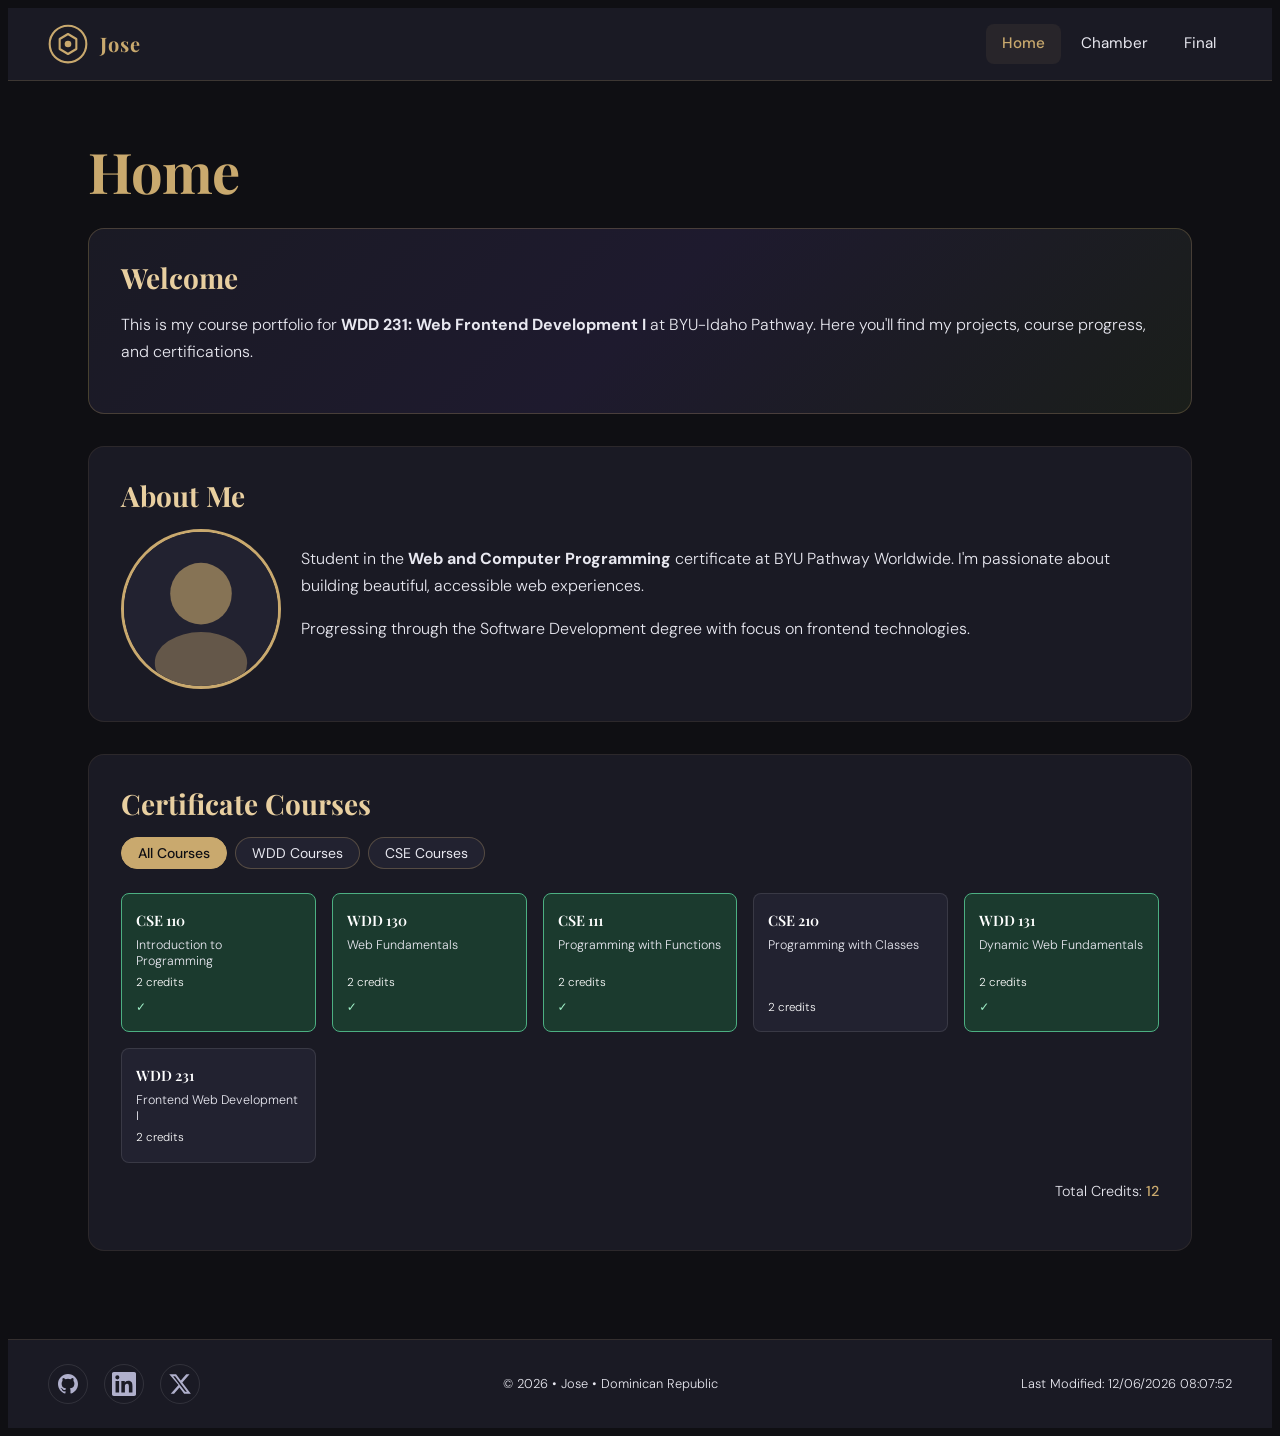
==== index.html @ 47039d2f "Course Home Page" ====
<!DOCTYPE html>
<html lang="en">
<head>
  <meta charset="UTF-8">
  <meta name="viewport" content="width=device-width, initial-scale=1.0">
  <meta name="description" content="Jose's WDD 231 course home page – Web Frontend Development portfolio at BYU-Idaho Pathway.">
  <meta name="author" content="Jose">
  <title>WDD 231 – Jose | Course Home</title>
  <link rel="preconnect" href="https://fonts.googleapis.com">
  <link rel="preconnect" href="https://fonts.gstatic.com" crossorigin>
  <link href="https://fonts.googleapis.com/css2?family=Playfair+Display:wght@600;700&family=DM+Sans:wght@300;400;500&display=swap" rel="stylesheet">

  <link rel="stylesheet" href="styles/small.css">
  <link rel="stylesheet" href="styles/large.css">
  <script src="scripts/navigation.js" defer></script>
  <script src="scripts/date.js" defer></script>
  <script src="scripts/course.js" defer></script>
</head>
<body>
  <header>
    <div class="header-brand">
      <svg class="site-logo" xmlns="http://www.w3.org/2000/svg" viewBox="0 0 48 48" aria-label="Site logo" role="img">
        <circle cx="24" cy="24" r="22" fill="none" stroke="currentColor" stroke-width="2.5"/>
        <path d="M14 18 L24 12 L34 18 L34 30 L24 36 L14 30 Z" fill="none" stroke="currentColor" stroke-width="2.5" stroke-linejoin="round"/>
        <circle cx="24" cy="24" r="4" fill="currentColor"/>
      </svg>
      <span class="site-name">Jose</span>
    </div>
    <button id="menu-btn" aria-label="Toggle navigation menu" aria-expanded="false">
      <span></span><span></span><span></span>
    </button>
    <nav id="main-nav">
      <ul>
        <li><a href="index.html" class="active">Home</a></li>
        <li><a href="chamber/index.html">Chamber</a></li>
        <li><a href="final/index.html">Final</a></li>
      </ul>
    </nav>
  </header>

  <main>
    <h1>Home</h1>

    <section class="hero-section">
      <h2>Welcome</h2>
      <p>This is my course portfolio for <strong>WDD 231: Web Frontend Development I</strong> at BYU-Idaho Pathway. Here you'll find my projects, course progress, and certifications.</p>
    </section>

    <section class="profile-section">
      <h2>About Me</h2>
      <div class="profile-card">
        <div class="profile-img-wrap">
          <img src="images/profile.svg" alt="Jose's profile photo" width="200" height="200" loading="lazy">
        </div>
        <div class="profile-info">
          <p>Student in the <strong>Web and Computer Programming</strong> certificate at BYU Pathway Worldwide. I'm passionate about building beautiful, accessible web experiences.</p>
          <p>Progressing through the Software Development degree with focus on frontend technologies.</p>
        </div>
      </div>
    </section>

    <section class="courses-section">
      <h2>Certificate Courses</h2>
      <div class="course-filters">
        <button class="filter-btn active" data-filter="all">All Courses</button>
        <button class="filter-btn" data-filter="WDD">WDD Courses</button>
        <button class="filter-btn" data-filter="CSE">CSE Courses</button>
      </div>
      <div id="course-cards" class="course-grid"></div>
      <p class="credits-total">Total Credits: <span id="credits-count">0</span></p>
    </section>
  </main>

  <footer>
    <div class="social-links">
      <a href="https://github.com/" target="_blank" rel="noopener noreferrer" aria-label="GitHub Profile">
        <svg xmlns="http://www.w3.org/2000/svg" viewBox="0 0 24 24" width="24" height="24" aria-hidden="true">
          <path fill="currentColor" d="M12 2C6.477 2 2 6.477 2 12c0 4.418 2.865 8.166 6.839 9.489.5.092.682-.217.682-.482 0-.237-.008-.866-.013-1.7-2.782.604-3.369-1.341-3.369-1.341-.454-1.155-1.11-1.462-1.11-1.462-.908-.62.069-.608.069-.608 1.003.07 1.531 1.03 1.531 1.03.892 1.529 2.341 1.087 2.91.832.092-.647.35-1.088.636-1.338-2.22-.253-4.555-1.11-4.555-4.943 0-1.091.39-1.984 1.029-2.683-.103-.253-.446-1.27.098-2.647 0 0 .84-.269 2.75 1.025A9.578 9.578 0 0 1 12 6.836a9.59 9.59 0 0 1 2.504.337c1.909-1.294 2.747-1.025 2.747-1.025.546 1.377.203 2.394.1 2.647.64.699 1.028 1.592 1.028 2.683 0 3.842-2.339 4.687-4.566 4.935.359.309.678.919.678 1.852 0 1.336-.012 2.415-.012 2.743 0 .267.18.579.688.481C19.138 20.163 22 16.418 22 12c0-5.523-4.477-10-10-10z"/>
        </svg>
      </a>
      <a href="https://linkedin.com/" target="_blank" rel="noopener noreferrer" aria-label="LinkedIn Profile">
        <svg xmlns="http://www.w3.org/2000/svg" viewBox="0 0 24 24" width="24" height="24" aria-hidden="true">
          <path fill="currentColor" d="M20.447 20.452h-3.554v-5.569c0-1.328-.027-3.037-1.852-3.037-1.853 0-2.136 1.445-2.136 2.939v5.667H9.351V9h3.414v1.561h.046c.477-.9 1.637-1.85 3.37-1.85 3.601 0 4.267 2.37 4.267 5.455v6.286zM5.337 7.433a2.062 2.062 0 0 1-2.063-2.065 2.064 2.064 0 1 1 2.063 2.065zm1.782 13.019H3.555V9h3.564v11.452zM22.225 0H1.771C.792 0 0 .774 0 1.729v20.542C0 23.227.792 24 1.771 24h20.451C23.2 24 24 23.227 24 22.271V1.729C24 .774 23.2 0 22.222 0h.003z"/>
        </svg>
      </a>
      <a href="https://twitter.com/" target="_blank" rel="noopener noreferrer" aria-label="Twitter Profile">
        <svg xmlns="http://www.w3.org/2000/svg" viewBox="0 0 24 24" width="24" height="24" aria-hidden="true">
          <path fill="currentColor" d="M18.244 2.25h3.308l-7.227 8.26 8.502 11.24H16.17l-4.714-6.231-5.401 6.231H2.748l7.73-8.835L1.254 2.25H8.08l4.713 6.231zm-1.161 17.52h1.833L7.084 4.126H5.117z"/>
        </svg>
      </a>
    </div>
    <div class="footer-info">
      <p>&#169; <span id="currentyear"></span> &bull; Jose &bull; Dominican Republic</p>
    </div>
    <div class="footer-modified">
      <p id="lastModified"></p>
    </div>
  </footer>
</body>
</html>
---- styles/small.css ----
:root {
  --color-bg: #0f0f13;
  --color-surface: #1a1a24;
  --color-surface-2: #222230;
  --color-accent: #c9a96e;
  --color-accent-light: #e8cfa0;
  --color-text: #e8e8f0;
  --color-text-muted: #b0b0cc;
  --color-completed: #1b3a2e;
  --color-completed-border: #4caf82;
  --color-incomplete: #1a1a24;
  --font-display: 'Playfair Display', Georgia, serif;
  --font-body: 'DM Sans', system-ui, sans-serif;
  --radius: 8px;
  --radius-lg: 16px;
  --shadow: 0 4px 24px rgba(0, 0, 0, 0.4);
  --transition: 0.25s ease;
}

/* === Base === */
*, *::before, *::after {
  box-sizing: border-box;
}

html {
  scroll-behavior: smooth;
}

body {
  background-color: var(--color-bg);
  color: var(--color-text);
  font-family: var(--font-body);
  font-weight: 300;
  line-height: 1.7;
  min-width: 320px;
}

img {
  max-width: 100%;
  height: auto;
  display: block;
}

a {
  color: var(--color-accent);
  text-decoration: none;
  transition: color var(--transition);
}

a:hover, a:focus {
  color: var(--color-accent-light);
}

h1, h2, h3 {
  font-family: var(--font-display);
  font-weight: 700;
  line-height: 1.2;
  margin-top: 0;
}

h1 {
  font-size: clamp(2rem, 6vw, 3.5rem);
  color: var(--color-accent);
  margin-bottom: 1.5rem;
  letter-spacing: -0.02em;
}

h2 {
  font-size: clamp(1.25rem, 4vw, 1.75rem);
  color: var(--color-accent-light);
  margin-bottom: 1rem;
}

/* === Header === */
header {
  background: var(--color-surface);
  border-bottom: 1px solid rgba(201, 169, 110, 0.2);
  padding: 1rem 1.25rem;
  display: flex;
  align-items: center;
  justify-content: space-between;
  flex-wrap: wrap;
  gap: 0.5rem;
  position: sticky;
  top: 0;
  z-index: 100;
}

.header-brand {
  display: flex;
  align-items: center;
  gap: 0.75rem;
}

.site-logo {
  width: 40px;
  height: 40px;
  color: var(--color-accent);
  flex-shrink: 0;
}

.site-name {
  font-family: var(--font-display);
  font-size: 1.25rem;
  font-weight: 700;
  color: var(--color-accent);
  letter-spacing: 0.05em;
}

/* === Hamburger === */
#menu-btn {
  background: none;
  border: 1.5px solid var(--color-accent);
  border-radius: var(--radius);
  padding: 0.4rem 0.5rem;
  cursor: pointer;
  display: flex;
  flex-direction: column;
  gap: 4px;
  transition: background var(--transition);
}

#menu-btn:hover {
  background: rgba(201, 169, 110, 0.15);
}

#menu-btn span {
  display: block;
  width: 20px;
  height: 2px;
  background: var(--color-accent);
  border-radius: 2px;
  transition: transform var(--transition), opacity var(--transition);
}

#menu-btn.open span:nth-child(1) {
  transform: translateY(6px) rotate(45deg);
}
#menu-btn.open span:nth-child(2) {
  opacity: 0;
}
#menu-btn.open span:nth-child(3) {
  transform: translateY(-6px) rotate(-45deg);
}

/* === Nav (mobile) === */
#main-nav {
  width: 100%;
  display: none;
}

#main-nav.open {
  display: block;
}

#main-nav ul {
  list-style: none;
  margin: 0;
  padding: 0.5rem 0;
  display: flex;
  flex-direction: column;
  gap: 0;
}

#main-nav ul li a {
  display: block;
  padding: 0.6rem 0.75rem;
  color: var(--color-text);
  font-weight: 400;
  border-radius: var(--radius);
  transition: background var(--transition), color var(--transition);
}

#main-nav ul li a:hover,
#main-nav ul li a:focus {
  background: rgba(201, 169, 110, 0.12);
  color: var(--color-accent);
}

#main-nav ul li a.active {
  color: var(--color-accent);
  font-weight: 500;
  background: rgba(201, 169, 110, 0.08);
}

/* === Main === */
main {
  padding: 2rem 1.25rem;
  max-width: 1200px;
  margin: 0 auto;
}

/* === Sections === */
section {
  background: var(--color-surface);
  border: 1px solid rgba(201, 169, 110, 0.1);
  border-radius: var(--radius-lg);
  padding: 1.5rem;
  margin-bottom: 2rem;
}

/* === Hero === */
.hero-section {
  background: linear-gradient(135deg, #1a1a24 0%, #1e1a2e 50%, #1a1e1a 100%);
  border-color: rgba(201, 169, 110, 0.25);
}

/* === Profile === */
.profile-card {
  display: flex;
  flex-direction: column;
  gap: 1.25rem;
  align-items: center;
  text-align: center;
}

.profile-img-wrap {
  width: 120px;
  height: 120px;
  border-radius: 50%;
  overflow: hidden;
  border: 3px solid var(--color-accent);
  flex-shrink: 0;
  background: var(--color-surface-2);
  display: flex;
  align-items: center;
  justify-content: center;
}

.profile-img-wrap img {
  width: 100%;
  height: 100%;
  object-fit: cover;
}

/* === Course filters === */
.course-filters {
  display: flex;
  gap: 0.5rem;
  flex-wrap: wrap;
  margin-bottom: 1.5rem;
}

.filter-btn {
  background: var(--color-surface-2);
  border: 1.5px solid rgba(201, 169, 110, 0.3);
  color: var(--color-text);
  font-family: var(--font-body);
  font-size: 0.875rem;
  padding: 0.4rem 1rem;
  border-radius: 99px;
  cursor: pointer;
  transition: all var(--transition);
}

.filter-btn:hover {
  border-color: var(--color-accent);
  color: var(--color-accent);
}

.filter-btn.active {
  background: var(--color-accent);
  border-color: var(--color-accent);
  color: #0f0f13;
  font-weight: 500;
}

/* === Course Grid === */
.course-grid {
  display: grid;
  grid-template-columns: repeat(auto-fill, minmax(140px, 1fr));
  gap: 0.75rem;
}

.course-card {
  background: var(--color-surface-2);
  border: 1.5px solid rgba(255, 255, 255, 0.1);
  border-radius: var(--radius);
  padding: 0.875rem;
  display: flex;
  flex-direction: column;
  gap: 0.25rem;
  transition: transform var(--transition), border-color var(--transition);
}

.course-card:hover {
  transform: translateY(-2px);
  border-color: rgba(201, 169, 110, 0.4);
}

.course-card.completed {
  background: var(--color-completed);
  border-color: var(--color-completed-border);
}

/* course-code: white for max contrast, passes AAA */
.course-card .course-code {
  font-family: var(--font-display);
  font-size: 0.9rem;
  font-weight: 600;
  color: #ffffff;
}

.course-card.completed .course-code {
  color: #ffffff;
}

.course-card .course-name {
  font-size: 0.78rem;
  color: var(--color-text);
  line-height: 1.3;
}

/* course-credits: white for max contrast, passes AAA */
.course-card .course-credits {
  font-size: 0.72rem;
  color: #ffffff;
  margin-top: auto;
}

.course-card.completed::after {
  content: '✓';
  font-size: 0.75rem;
  color: #a0f0c8;
  font-weight: bold;
}

.credits-total {
  margin-top: 1rem;
  font-size: 0.9rem;
  color: var(--color-text);
  text-align: right;
}

.credits-total span {
  color: var(--color-accent);
  font-weight: 500;
}

/* === Footer === */
footer {
  background: var(--color-surface);
  border-top: 1px solid rgba(201, 169, 110, 0.15);
  padding: 2rem 1.25rem;
  text-align: center;
  display: flex;
  flex-direction: column;
  gap: 1rem;
  align-items: center;
}

.social-links {
  display: flex;
  gap: 1rem;
}

.social-links a {
  color: var(--color-text-muted);
  width: 40px;
  height: 40px;
  display: flex;
  align-items: center;
  justify-content: center;
  border: 1.5px solid rgba(255,255,255,0.1);
  border-radius: 50%;
  transition: all var(--transition);
}

.social-links a:hover {
  color: var(--color-accent);
  border-color: var(--color-accent);
  background: rgba(201, 169, 110, 0.1);
}

.footer-info p,
.footer-modified p {
  margin: 0;
  font-size: 0.8rem;
  color: var(--color-text);
}
---- styles/large.css ----
@media (min-width: 768px) {

  /* === Header === */
  header {
    flex-wrap: nowrap;
    padding: 1rem 2.5rem;
  }

  #menu-btn {
    display: none;
  }

  #main-nav {
    display: block;
    width: auto;
  }

  #main-nav ul {
    flex-direction: row;
    gap: 0.25rem;
    padding: 0;
  }

  #main-nav ul li a {
    padding: 0.45rem 1rem;
    font-size: 0.95rem;
  }

  /* === Main === */
  main {
    padding: 3rem 2.5rem;
  }

  /* === Profile === */
  .profile-card {
    flex-direction: row;
    text-align: left;
    align-items: flex-start;
  }

  .profile-img-wrap {
    width: 160px;
    height: 160px;
  }

  /* === Course Grid === */
  .course-grid {
    grid-template-columns: repeat(auto-fill, minmax(160px, 1fr));
    gap: 1rem;
  }

  /* === Footer === */
  footer {
    flex-direction: row;
    justify-content: space-between;
    padding: 1.5rem 2.5rem;
    text-align: left;
  }
}

@media (min-width: 1024px) {
  main {
    padding: 3.5rem 3rem;
  }

  .course-grid {
    grid-template-columns: repeat(auto-fill, minmax(180px, 1fr));
  }

  section {
    padding: 2rem;
  }
}
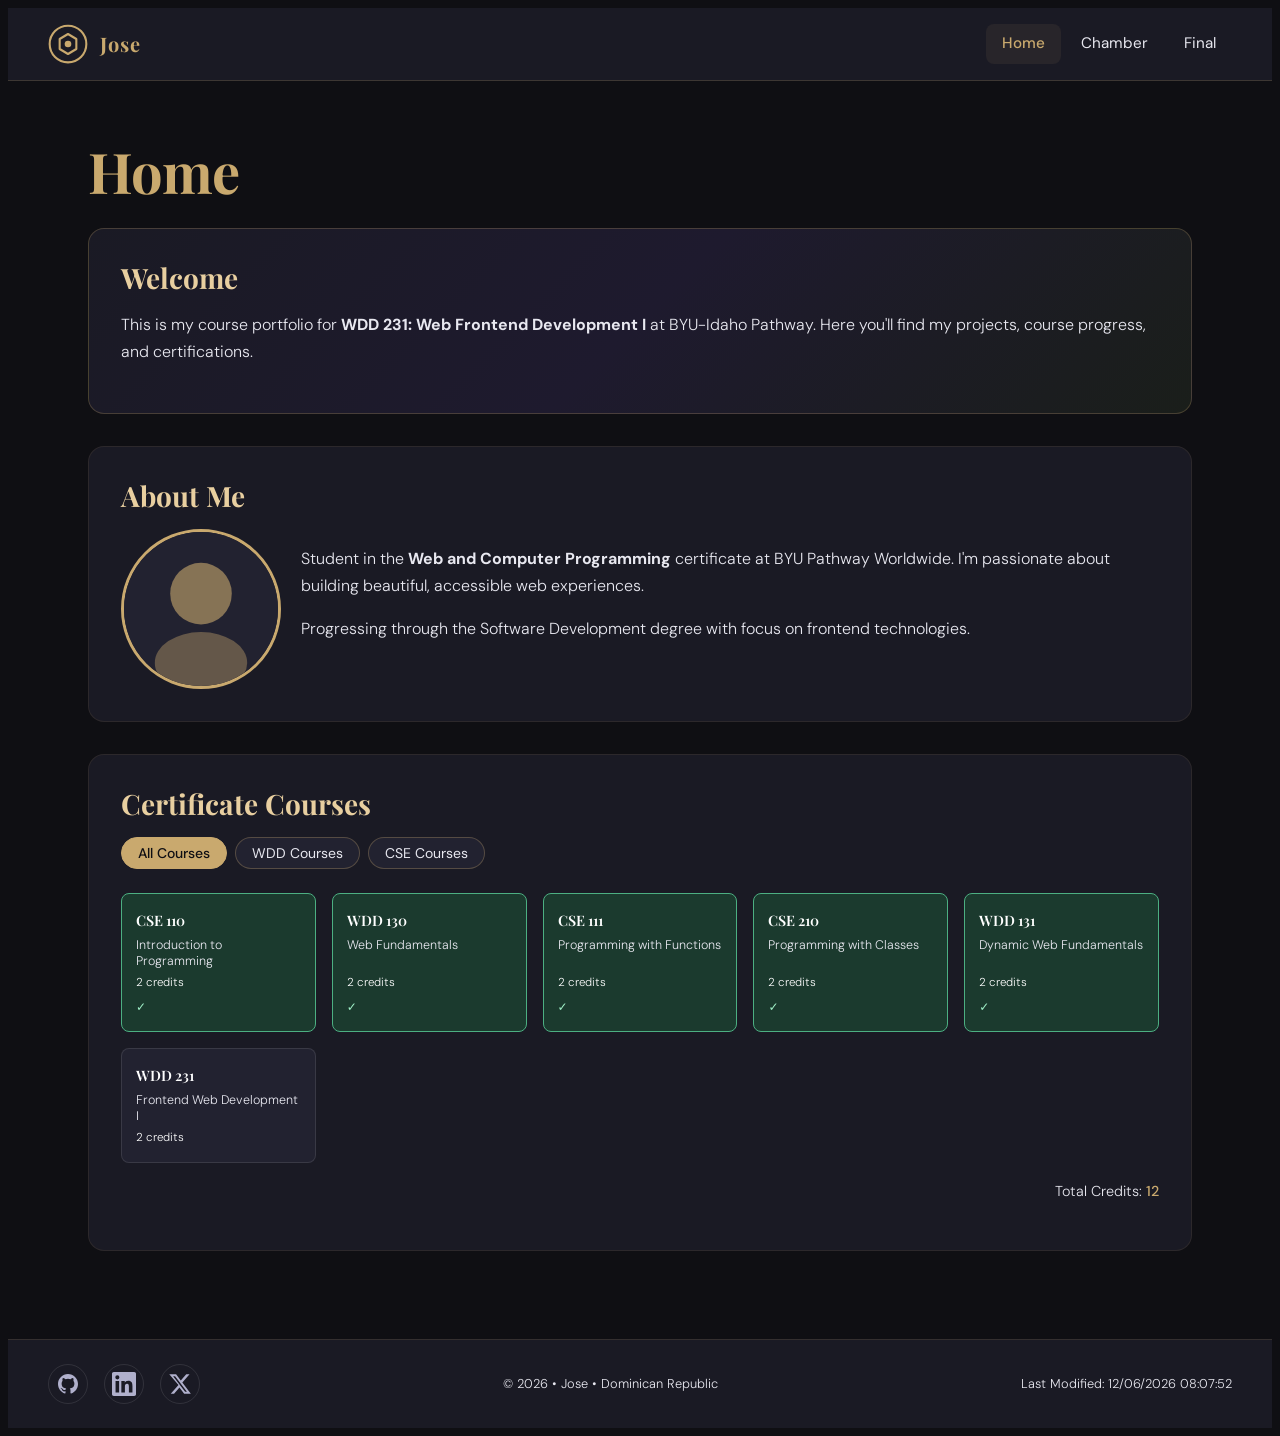
==== commit d30114a2: "chamber" ====
--- a/index.html
+++ b/index.html
@@ -32,7 +32,7 @@
     <nav id="main-nav">
       <ul>
         <li><a href="index.html" class="active">Home</a></li>
-        <li><a href="chamber/index.html">Chamber</a></li>
+        <li><a href="chamber/directory.html">Chamber</a></li>
         <li><a href="final/index.html">Final</a></li>
       </ul>
     </nav>
